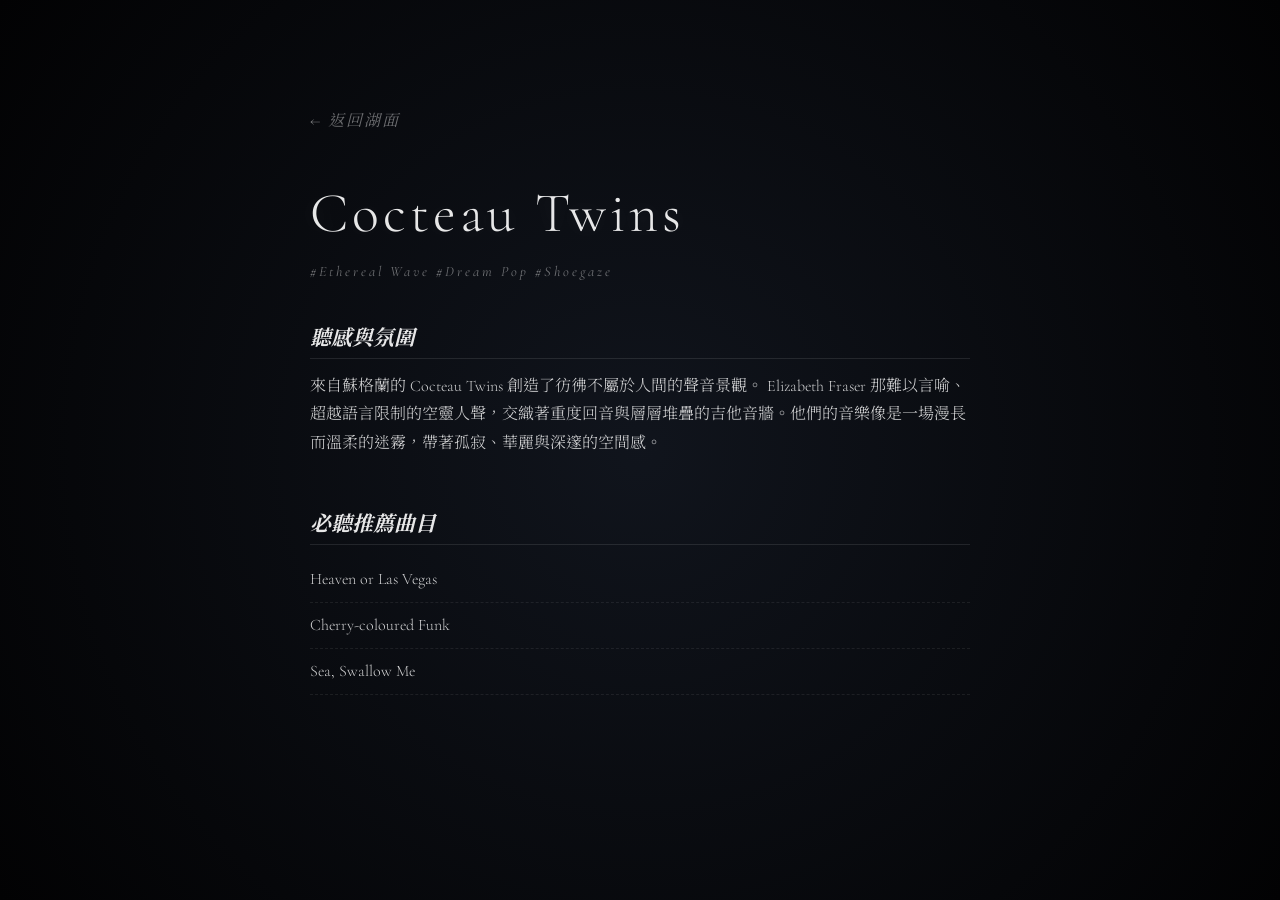
==== bands/cocteau-twins.html @ ab5890e5 "Create cocteau-twins.html" ====
<!DOCTYPE html>
<html lang="zh-TW">
<head>
    <meta charset="UTF-8">
    <meta name="viewport" content="width=device-width, initial-scale=1.0">
    <title>Cocteau Twins — Midnight Lake</title>
    <link rel="preconnect" href="https://fonts.googleapis.com">
    <link rel="preconnect" href="https://fonts.gstatic.com" crossorigin>
    <link href="https://fonts.googleapis.com/css2?family=Cormorant+Garamond:ital,wght@0,300;0,400;1,300&family=Noto+Serif+TC:wght@200;300;400&display=swap" rel="stylesheet">
    <link rel="stylesheet" href="../css/style.css">
    <style>
        /* 樂團內頁專屬微調樣式 */
        .band-page {
            max-width: 700px; margin: 0 auto; padding: 12vh 20px;
            position: relative; z-index: 2; color: rgba(255, 255, 255, 0.8);
        }
        .back-link {
            display: inline-block; margin-bottom: 3rem;
            color: rgba(255, 255, 255, 0.4); text-decoration: none;
            font-style: italic; letter-spacing: 2px; transition: color 0.3s;
        }
        .back-link:hover { color: rgba(255, 255, 255, 0.9); }
        .band-page h1 { font-size: 3.5rem; margin-bottom: 1rem; }
        .tags { font-size: 0.9rem; letter-spacing: 3px; color: rgba(255, 255, 255, 0.4); margin-bottom: 2.5rem; font-style: italic; }
        .section-block { margin-bottom: 3rem; line-height: 1.8; font-weight: 300; }
        .section-block h3 { font-size: 1.3rem; font-style: italic; margin-bottom: 0.8rem; color: rgba(255, 255, 255, 0.9); border-bottom: 1px solid rgba(255,255,255,0.1); padding-bottom: 0.3px; }
        .track-list { list-style: none; padding-left: 0; }
        .track-list li { padding: 0.5rem 0; border-bottom: 1px dashed rgba(255,255,255,0.08); }
    </style>
</head>
<body>
    <div class="noise-overlay"></div>
    <div class="band-page">
        <a href="../index.html" class="back-link">← 返回湖面</a>
        <h1>Cocteau Twins</h1>
        <div class="tags">#Ethereal Wave #Dream Pop #Shoegaze</div>
        
        <div class="section-block">
            <h3>聽感與氛圍</h3>
            <p>來自蘇格蘭的 Cocteau Twins 創造了彷彿不屬於人間的聲音景觀。 Elizabeth Fraser 那難以言喻、超越語言限制的空靈人聲，交織著重度回音與層層堆疊的吉他音牆。他們的音樂像是一場漫長而溫柔的迷霧，帶著孤寂、華麗與深邃的空間感。</p>
        </div>

        <div class="section-block">
            <h3>必聽推薦曲目</h3>
            <ul class="track-list">
                <li>Heaven or Las Vegas</li>
                <li>Cherry-coloured Funk</li>
                <li>Sea, Swallow Me</li>
            </ul>
        </div>
    </div>
</body>
</html>
---- css/style.css ----
* { box-sizing: border-box; margin: 0; padding: 0; }

body, html {
    width: 100%; height: 100%;
    background-color: #020203; 
    color: rgba(255, 255, 255, 0.7);
    font-family: 'Cormorant Garamond', 'Noto Serif TC', serif;
    overflow: hidden;
}

body::before {
    content: ""; position: absolute;
    top: 0; left: 0; width: 100%; height: 100%;
    background: radial-gradient(circle at 50% 50%, rgba(20, 25, 35, 0.8), #020203);
    z-index: 0; pointer-events: none;
}

.noise-overlay {
    position: fixed; top: 0; left: 0; width: 100vw; height: 100vh;
    background: url('https://www.transparenttextures.com/patterns/stardust.png');
    opacity: 0.25; z-index: 0; pointer-events: none;
}

#lakeCanvas { position: absolute; top: 0; left: 0; width: 100%; height: 100%; z-index: 1; }

#intro-text {
    position: absolute; top: 50%; left: 50%; transform: translate(-50%, -50%);
    z-index: 3; font-size: 1.8rem; letter-spacing: 8px; font-style: italic;
    color: rgba(255, 255, 255, 0.5); text-shadow: 0 0 15px rgba(255,255,255,0.2);
    transition: opacity 2s ease; pointer-events: none;
}

#content {
    position: relative; z-index: 2; max-width: 900px; margin: 0 auto;
    padding: 8vh 20px; opacity: 0; transition: opacity 3s ease 1s; pointer-events: none;
}
#content.visible { opacity: 1; pointer-events: auto; }

h1 {
    font-size: 4rem; font-weight: 300; letter-spacing: 4px;
    color: rgba(255, 255, 255, 0.9); margin-bottom: 0.5rem;
    text-shadow: 0 0 20px rgba(255,255,255,0.1);
}

.subtitle {
    font-size: 1.1rem; font-weight: 200; letter-spacing: 8px; 
    margin-bottom: 3rem; color: rgba(255, 255, 255, 0.4);
}

.genre-container { display: grid; grid-template-columns: 1fr 1fr; gap: 2rem; }

.genre {
    border: 1px solid rgba(255, 255, 255, 0.08);
    background: rgba(255, 255, 255, 0.02);
    backdrop-filter: blur(4px);
    padding: 2.2rem;
    border-radius: 2px;
    transition: border 0.4s ease, background 0.4s ease, transform 0.4s ease;
    min-height: 180px;
}

.genre:hover {
    border: 1px solid rgba(255, 255, 255, 0.25);
    background: rgba(255, 255, 255, 0.05);
    transform: translateY(-2px);
}

h2 {
    font-size: 1.8rem; font-weight: 300; font-style: italic; letter-spacing: 2px;
    text-align: center;
    margin-bottom: 1.2rem; color: rgba(255, 255, 255, 0.8);
}

.band-list { list-style: none; }

/* 獨立在最下方的不能點擊文字 */
.tbc {
    text-align: center;
    font-size: 0.9rem;
    font-style: italic;
    letter-spacing: 4px;
    color: rgba(255, 255, 255, 0.2);
    margin-top: 2.5rem;
    pointer-events: none;
    user-select: none;
}
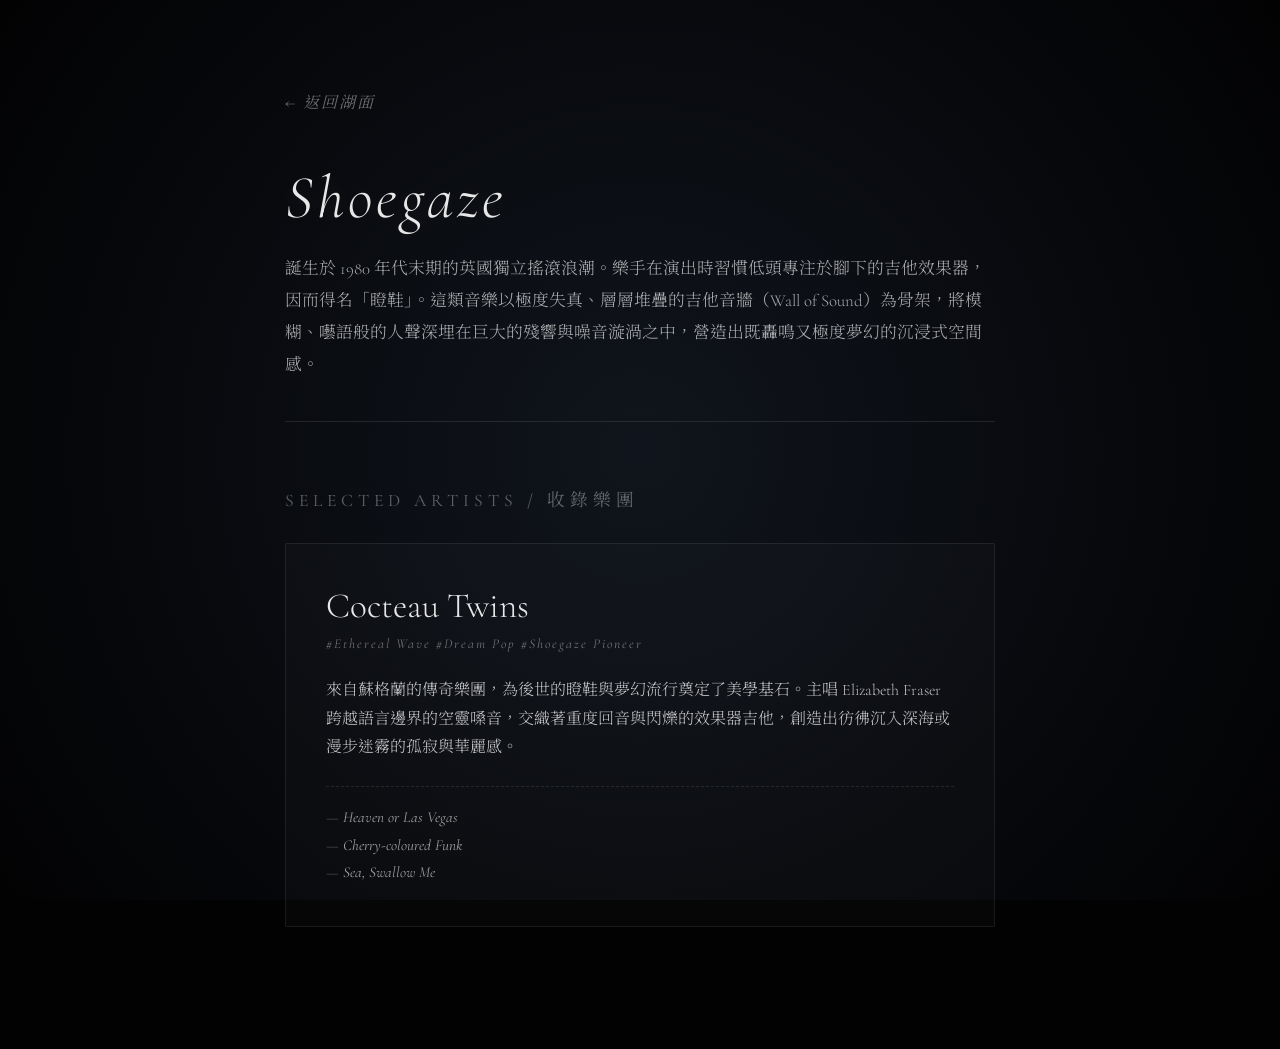
==== commit 1b9f00c8: "Update cocteau-twins.html" ====
--- a/bands/cocteau-twins.html
+++ b/bands/cocteau-twins.html
@@ -3,15 +3,14 @@
 <head>
     <meta charset="UTF-8">
     <meta name="viewport" content="width=device-width, initial-scale=1.0">
-    <title>Cocteau Twins — Midnight Lake</title>
+    <title>Shoegaze — Midnight Lake</title>
     <link rel="preconnect" href="https://fonts.googleapis.com">
     <link rel="preconnect" href="https://fonts.gstatic.com" crossorigin>
     <link href="https://fonts.googleapis.com/css2?family=Cormorant+Garamond:ital,wght@0,300;0,400;1,300&family=Noto+Serif+TC:wght@200;300;400&display=swap" rel="stylesheet">
     <link rel="stylesheet" href="../css/style.css">
     <style>
-        /* 樂團內頁專屬微調樣式 */
-        .band-page {
-            max-width: 700px; margin: 0 auto; padding: 12vh 20px;
+        .genre-page {
+            max-width: 750px; margin: 0 auto; padding: 10vh 20px;
             position: relative; z-index: 2; color: rgba(255, 255, 255, 0.8);
         }
         .back-link {
@@ -20,34 +19,56 @@
             font-style: italic; letter-spacing: 2px; transition: color 0.3s;
         }
         .back-link:hover { color: rgba(255, 255, 255, 0.9); }
-        .band-page h1 { font-size: 3.5rem; margin-bottom: 1rem; }
-        .tags { font-size: 0.9rem; letter-spacing: 3px; color: rgba(255, 255, 255, 0.4); margin-bottom: 2.5rem; font-style: italic; }
-        .section-block { margin-bottom: 3rem; line-height: 1.8; font-weight: 300; }
-        .section-block h3 { font-size: 1.3rem; font-style: italic; margin-bottom: 0.8rem; color: rgba(255, 255, 255, 0.9); border-bottom: 1px solid rgba(255,255,255,0.1); padding-bottom: 0.3px; }
-        .track-list { list-style: none; padding-left: 0; }
-        .track-list li { padding: 0.5rem 0; border-bottom: 1px dashed rgba(255,255,255,0.08); }
+        
+        /* 曲風總介紹區塊 */
+        .genre-header { margin-bottom: 4rem; border-bottom: 1px solid rgba(255, 255, 255, 0.1); padding-bottom: 2.5rem; }
+        .genre-header h1 { font-size: 3.8rem; font-style: italic; margin-bottom: 1.2rem; }
+        .genre-desc { line-height: 1.9; font-weight: 300; color: rgba(255, 255, 255, 0.65); font-size: 1.05rem; }
+
+        /* 樂團獨立卡片區塊 */
+        .band-section-title { font-size: 1.1rem; letter-spacing: 5px; color: rgba(255, 255, 255, 0.35); margin-bottom: 2rem; text-transform: uppercase; }
+        .band-item {
+            border: 1px solid rgba(255, 255, 255, 0.08);
+            background: rgba(255, 255, 255, 0.02);
+            padding: 2.5rem; margin-bottom: 2rem; border-radius: 2px;
+        }
+        .band-item h3 { font-size: 2.2rem; font-weight: 300; color: rgba(255, 255, 255, 0.9); margin-bottom: 0.5rem; }
+        .band-tags { font-size: 0.85rem; letter-spacing: 2px; color: rgba(255, 255, 255, 0.4); font-style: italic; margin-bottom: 1.5rem; }
+        .band-vibe { line-height: 1.8; font-weight: 300; margin-bottom: 1.5rem; color: rgba(255, 255, 255, 0.75); }
+        .track-list { list-style: none; border-top: 1px dashed rgba(255, 255, 255, 0.1); padding-top: 1rem; }
+        .track-list li { font-size: 0.95rem; padding: 0.3rem 0; color: rgba(255, 255, 255, 0.6); font-style: italic; }
+        .track-list li::before { content: "— "; color: rgba(255, 255, 255, 0.3); }
     </style>
 </head>
 <body>
     <div class="noise-overlay"></div>
-    <div class="band-page">
+    <div class="genre-page">
         <a href="../index.html" class="back-link">← 返回湖面</a>
-        <h1>Cocteau Twins</h1>
-        <div class="tags">#Ethereal Wave #Dream Pop #Shoegaze</div>
         
-        <div class="section-block">
-            <h3>聽感與氛圍</h3>
-            <p>來自蘇格蘭的 Cocteau Twins 創造了彷彿不屬於人間的聲音景觀。 Elizabeth Fraser 那難以言喻、超越語言限制的空靈人聲，交織著重度回音與層層堆疊的吉他音牆。他們的音樂像是一場漫長而溫柔的迷霧，帶著孤寂、華麗與深邃的空間感。</p>
+        <!-- 曲風文字介紹 -->
+        <div class="genre-header">
+            <h1>Shoegaze</h1>
+            <p class="genre-desc">
+                誕生於 1980 年代末期的英國獨立搖滾浪潮。樂手在演出時習慣低頭專注於腳下的吉他效果器，因而得名「瞪鞋」。這類音樂以極度失真、層層堆疊的吉他音牆（Wall of Sound）為骨架，將模糊、囈語般的人聲深埋在巨大的殘響與噪音漩渦之中，營造出既轟鳴又極度夢幻的沉浸式空間感。
+            </p>
         </div>
 
-        <div class="section-block">
-            <h3>必聽推薦曲目</h3>
+        <!-- 相關樂團介紹 -->
+        <div class="band-section-title">Selected Artists / 收錄樂團</div>
+        
+        <div class="band-item">
+            <h3>Cocteau Twins</h3>
+            <div class="band-tags">#Ethereal Wave #Dream Pop #Shoegaze Pioneer</div>
+            <p class="band-vibe">
+                來自蘇格蘭的傳奇樂團，為後世的瞪鞋與夢幻流行奠定了美學基石。主唱 Elizabeth Fraser 跨越語言邊界的空靈嗓音，交織著重度回音與閃爍的效果器吉他，創造出彷彿沉入深海或漫步迷霧的孤寂與華麗感。
+            </p>
             <ul class="track-list">
                 <li>Heaven or Las Vegas</li>
                 <li>Cherry-coloured Funk</li>
                 <li>Sea, Swallow Me</li>
             </ul>
         </div>
+
     </div>
 </body>
 </html>
--- a/css/style.css
+++ b/css/style.css
@@ -1,15 +1,15 @@
 * { box-sizing: border-box; margin: 0; padding: 0; }
 
 body, html {
-    width: 100%; height: 100%;
+    width: 100%; min-height: 100%;
     background-color: #020203; 
     color: rgba(255, 255, 255, 0.7);
     font-family: 'Cormorant Garamond', 'Noto Serif TC', serif;
-    overflow: hidden;
+    overflow-x: hidden;
 }
 
 body::before {
-    content: ""; position: absolute;
+    content: ""; position: fixed;
     top: 0; left: 0; width: 100%; height: 100%;
     background: radial-gradient(circle at 50% 50%, rgba(20, 25, 35, 0.8), #020203);
     z-index: 0; pointer-events: none;
@@ -21,10 +21,10 @@
     opacity: 0.25; z-index: 0; pointer-events: none;
 }
 
-#lakeCanvas { position: absolute; top: 0; left: 0; width: 100%; height: 100%; z-index: 1; }
+#lakeCanvas { position: fixed; top: 0; left: 0; width: 100%; height: 100%; z-index: 1; }
 
 #intro-text {
-    position: absolute; top: 50%; left: 50%; transform: translate(-50%, -50%);
+    position: fixed; top: 50%; left: 50%; transform: translate(-50%, -50%);
     z-index: 3; font-size: 1.8rem; letter-spacing: 8px; font-style: italic;
     color: rgba(255, 255, 255, 0.5); text-shadow: 0 0 15px rgba(255,255,255,0.2);
     transition: opacity 2s ease; pointer-events: none;
@@ -37,50 +37,55 @@
 #content.visible { opacity: 1; pointer-events: auto; }
 
 h1 {
-    font-size: 4rem; font-weight: 300; letter-spacing: 4px;
+    font-size: 3.5rem; font-weight: 300; letter-spacing: 4px;
     color: rgba(255, 255, 255, 0.9); margin-bottom: 0.5rem;
     text-shadow: 0 0 20px rgba(255,255,255,0.1);
 }
 
 .subtitle {
-    font-size: 1.1rem; font-weight: 200; letter-spacing: 8px; 
+    font-size: 1rem; font-weight: 200; letter-spacing: 8px; 
     margin-bottom: 3rem; color: rgba(255, 255, 255, 0.4);
 }
 
-.genre-container { display: grid; grid-template-columns: 1fr 1fr; gap: 2rem; }
+.genre-container { 
+    display: grid; 
+    grid-template-columns: repeat(auto-fit, minmax(300px, 1fr)); 
+    gap: 1.5rem; 
+}
 
-.genre {
+/* 可點擊的純曲風方塊 */
+.genre-card {
+    display: flex;
+    align-items: center;
+    justify-content: center;
+    text-decoration: none;
     border: 1px solid rgba(255, 255, 255, 0.08);
     background: rgba(255, 255, 255, 0.02);
     backdrop-filter: blur(4px);
-    padding: 2.2rem;
+    padding: 3.5rem 2rem;
     border-radius: 2px;
     transition: border 0.4s ease, background 0.4s ease, transform 0.4s ease;
-    min-height: 180px;
 }
 
-.genre:hover {
-    border: 1px solid rgba(255, 255, 255, 0.25);
-    background: rgba(255, 255, 255, 0.05);
-    transform: translateY(-2px);
+.genre-card:hover {
+    border: 1px solid rgba(255, 255, 255, 0.3);
+    background: rgba(255, 255, 255, 0.06);
+    transform: translateY(-3px);
 }
 
-h2 {
-    font-size: 1.8rem; font-weight: 300; font-style: italic; letter-spacing: 2px;
-    text-align: center;
-    margin-bottom: 1.2rem; color: rgba(255, 255, 255, 0.8);
+.genre-card h2 {
+    font-size: 2rem; font-weight: 300; font-style: italic; letter-spacing: 3px;
+    color: rgba(255, 255, 255, 0.85);
+    margin: 0;
 }
 
-.band-list { list-style: none; }
-
-/* 獨立在最下方的不能點擊文字 */
 .tbc {
     text-align: center;
     font-size: 0.9rem;
     font-style: italic;
     letter-spacing: 4px;
     color: rgba(255, 255, 255, 0.2);
-    margin-top: 2.5rem;
+    margin-top: 3rem;
     pointer-events: none;
     user-select: none;
 }
